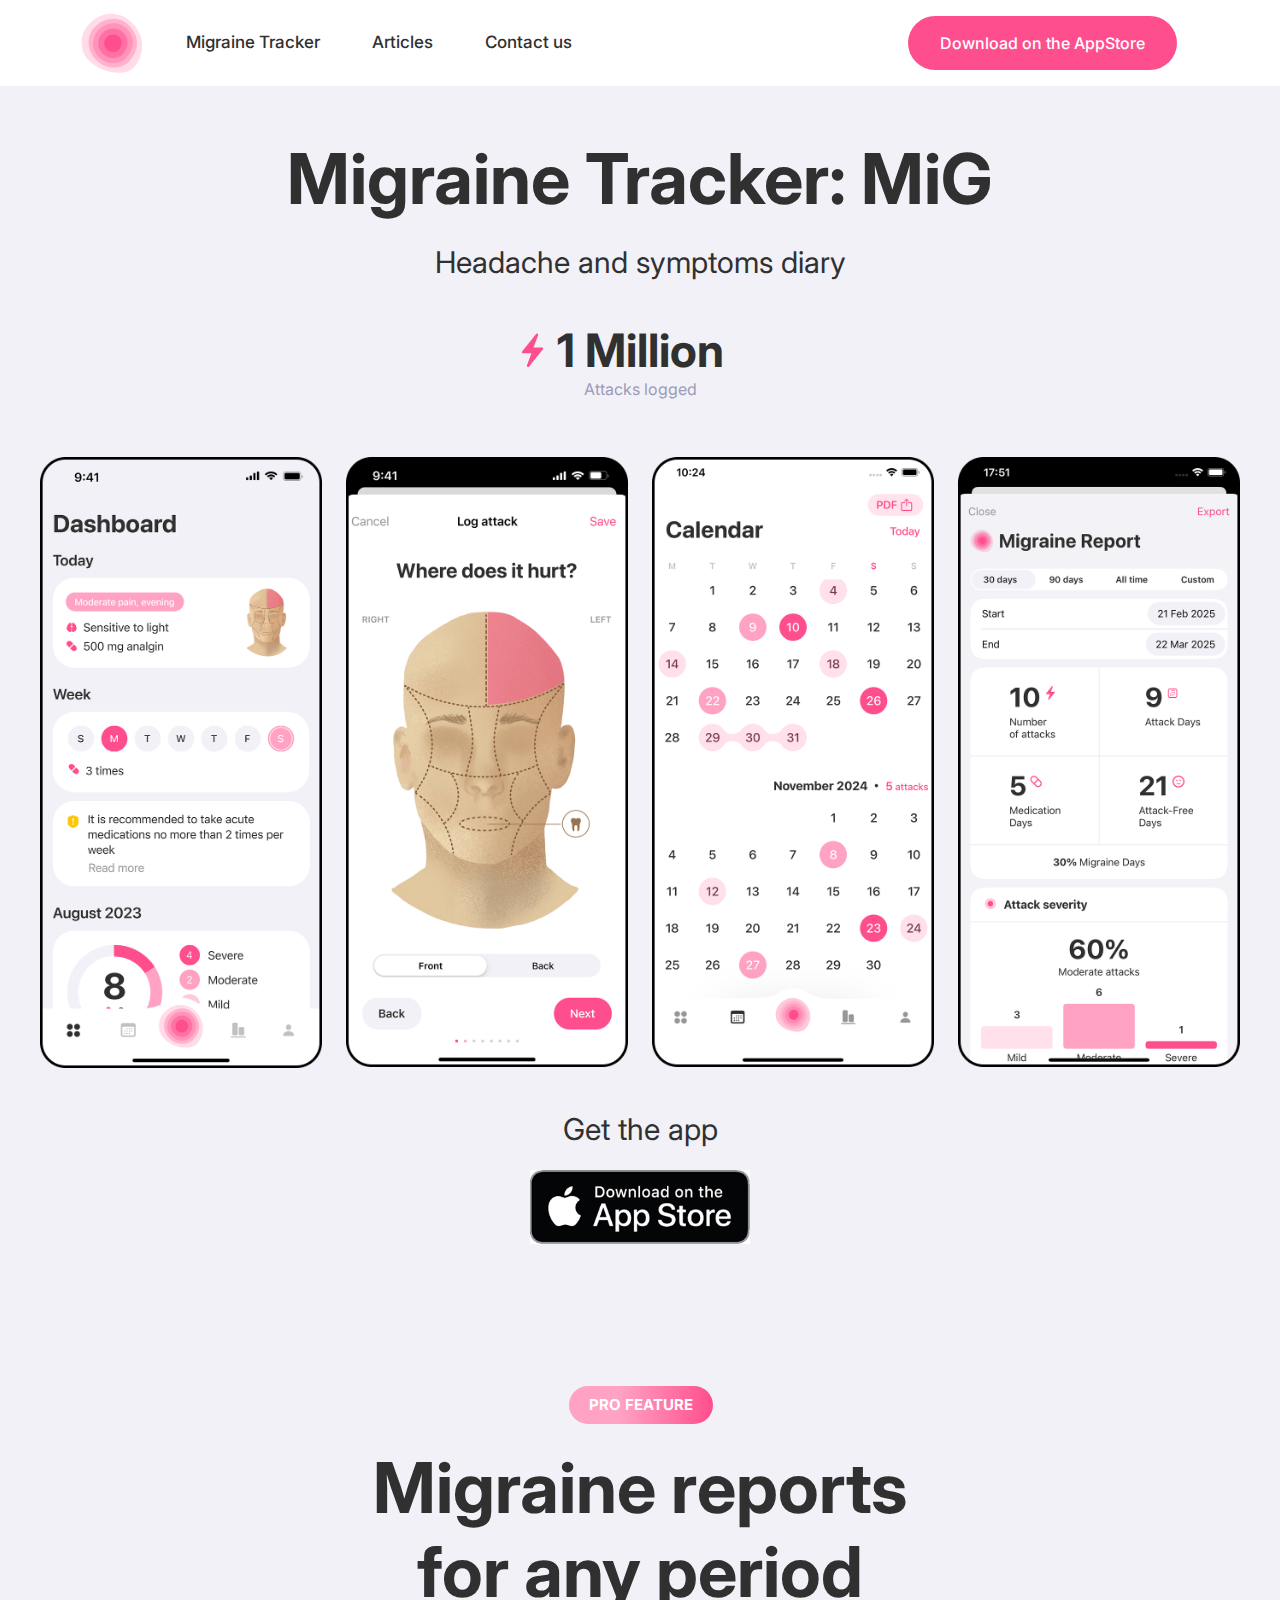
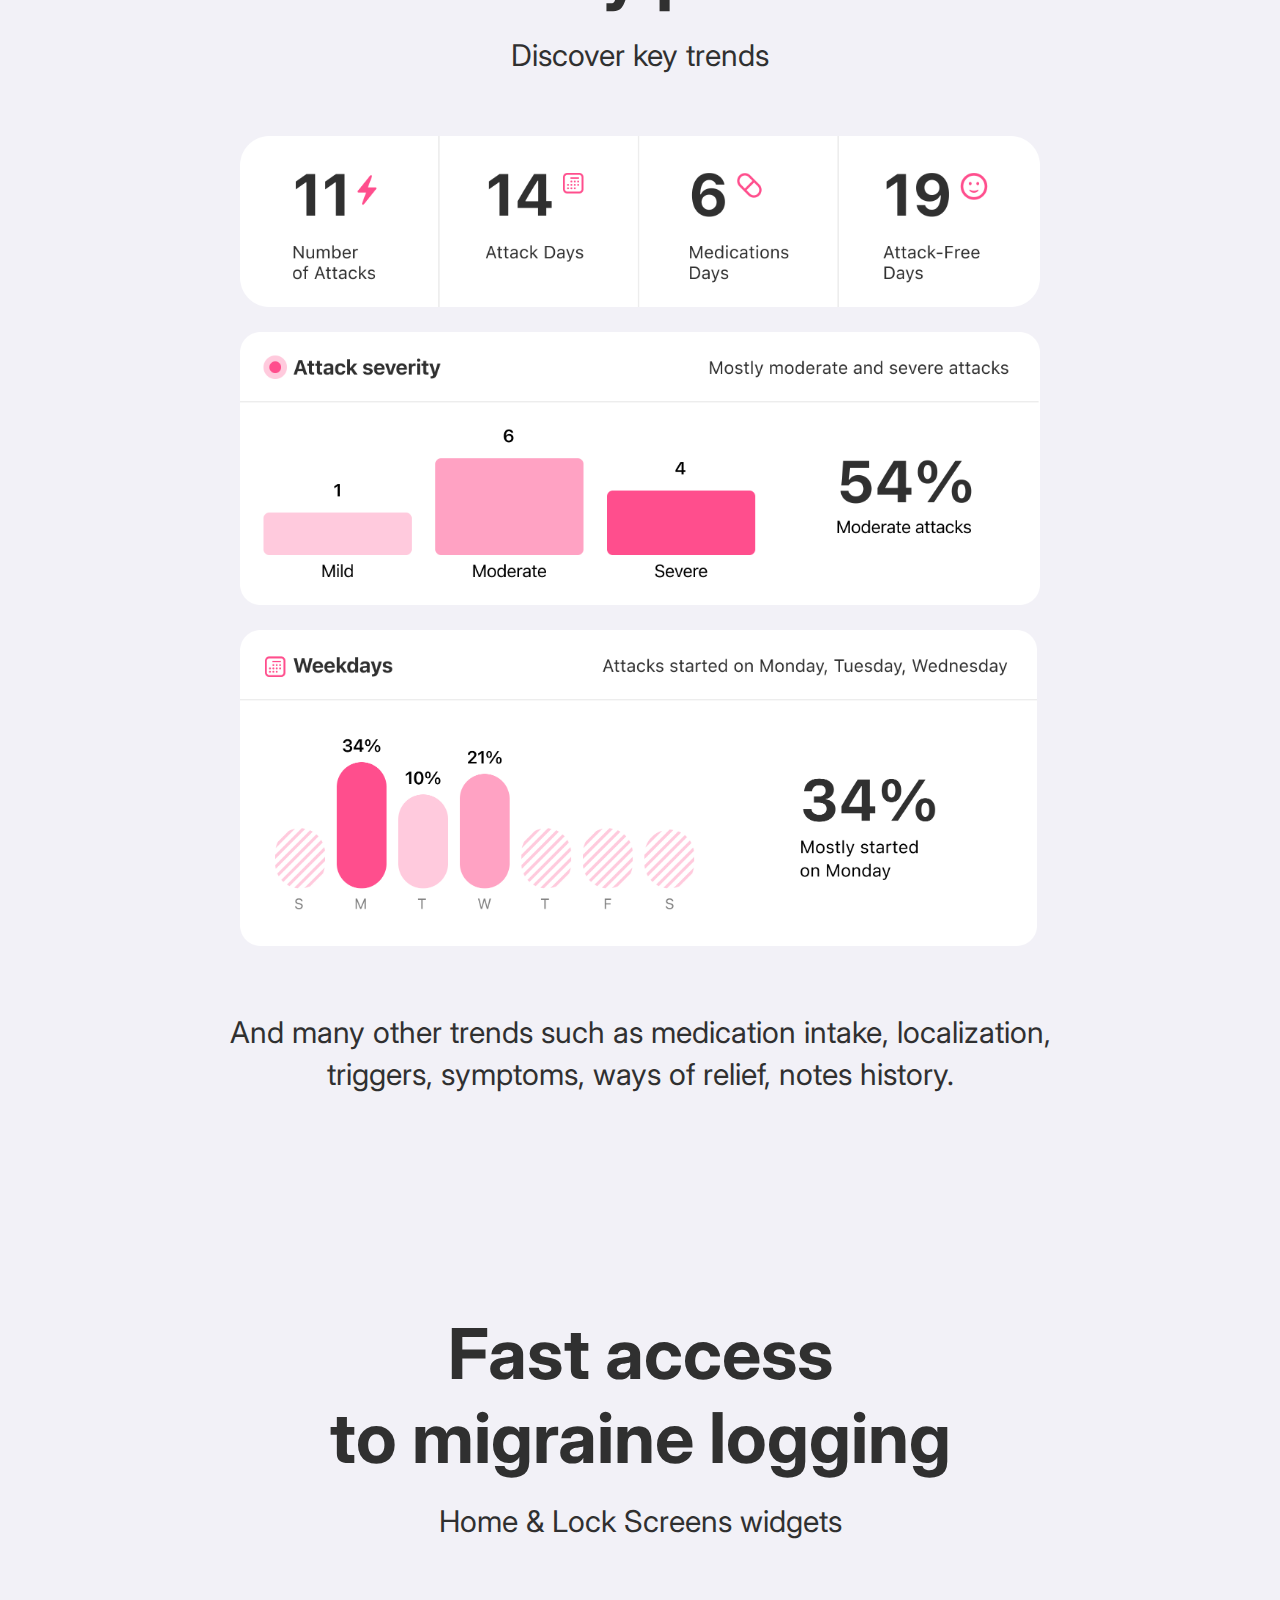
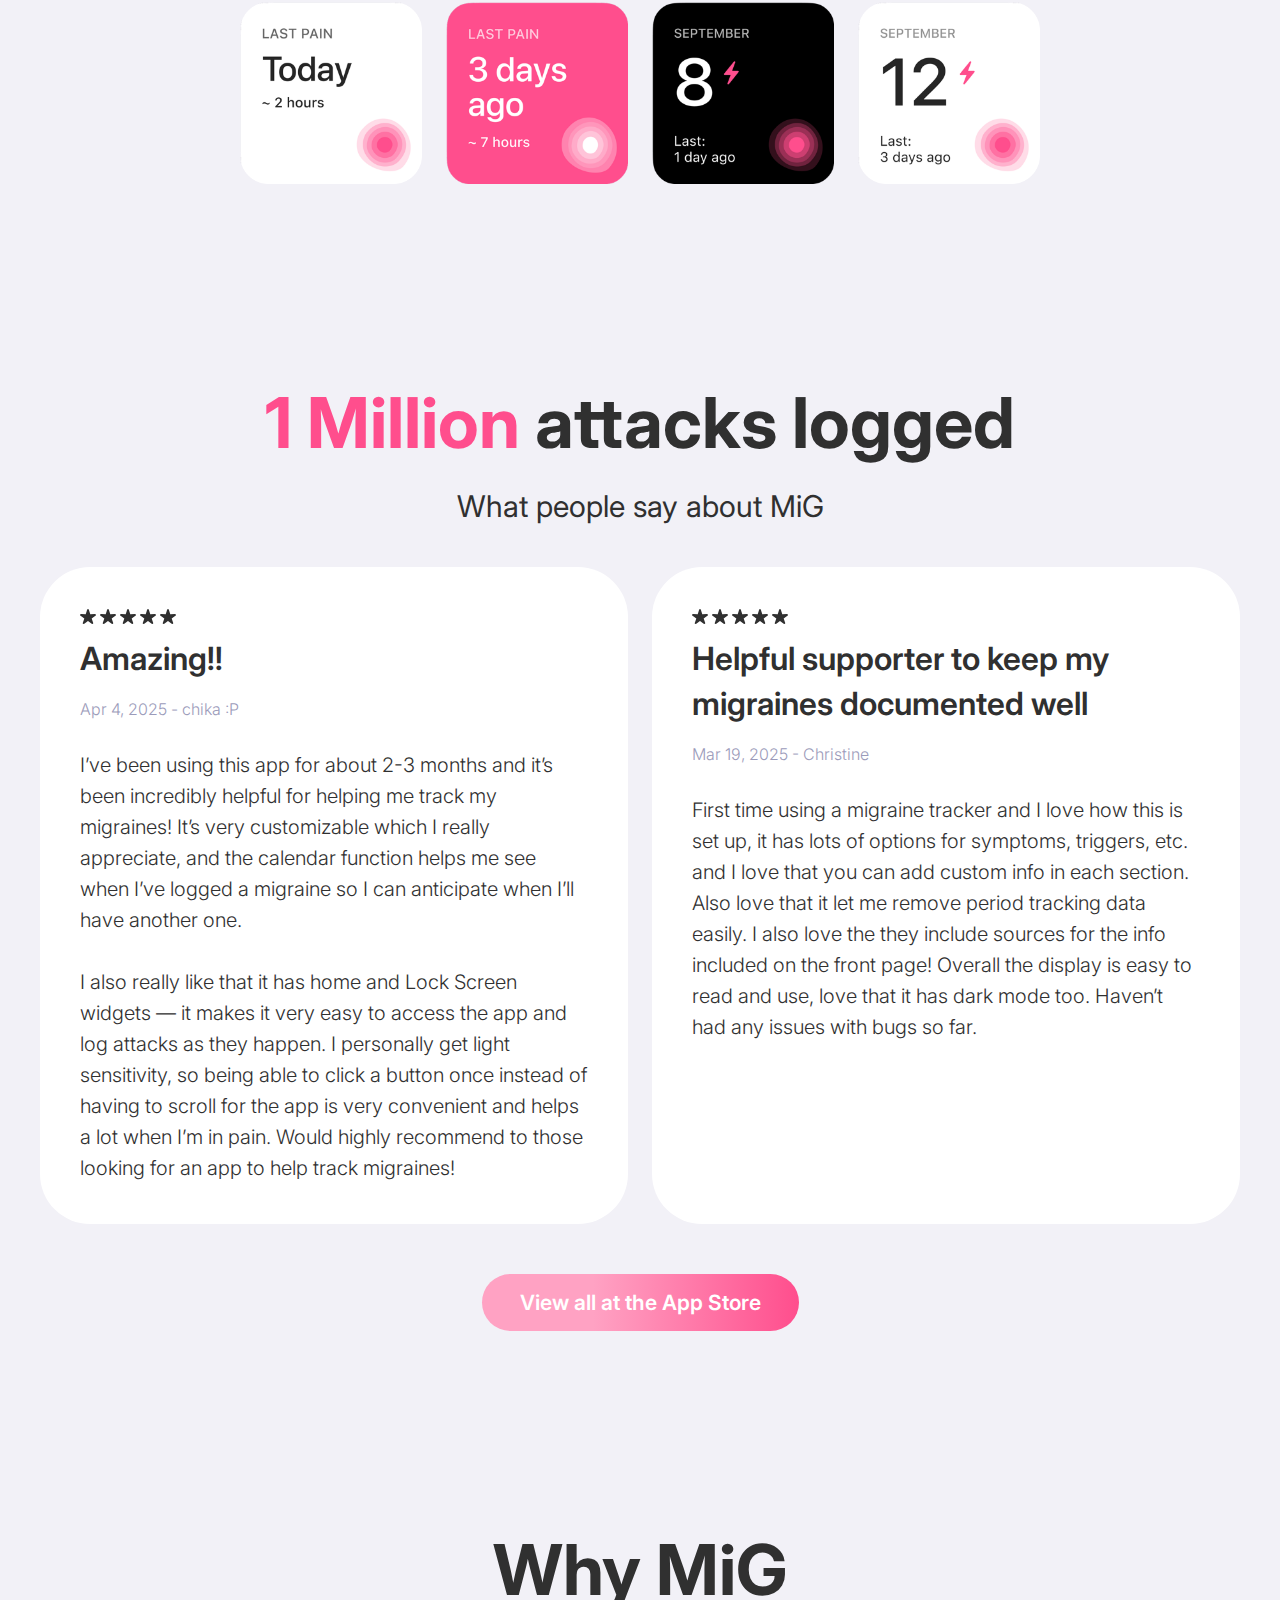
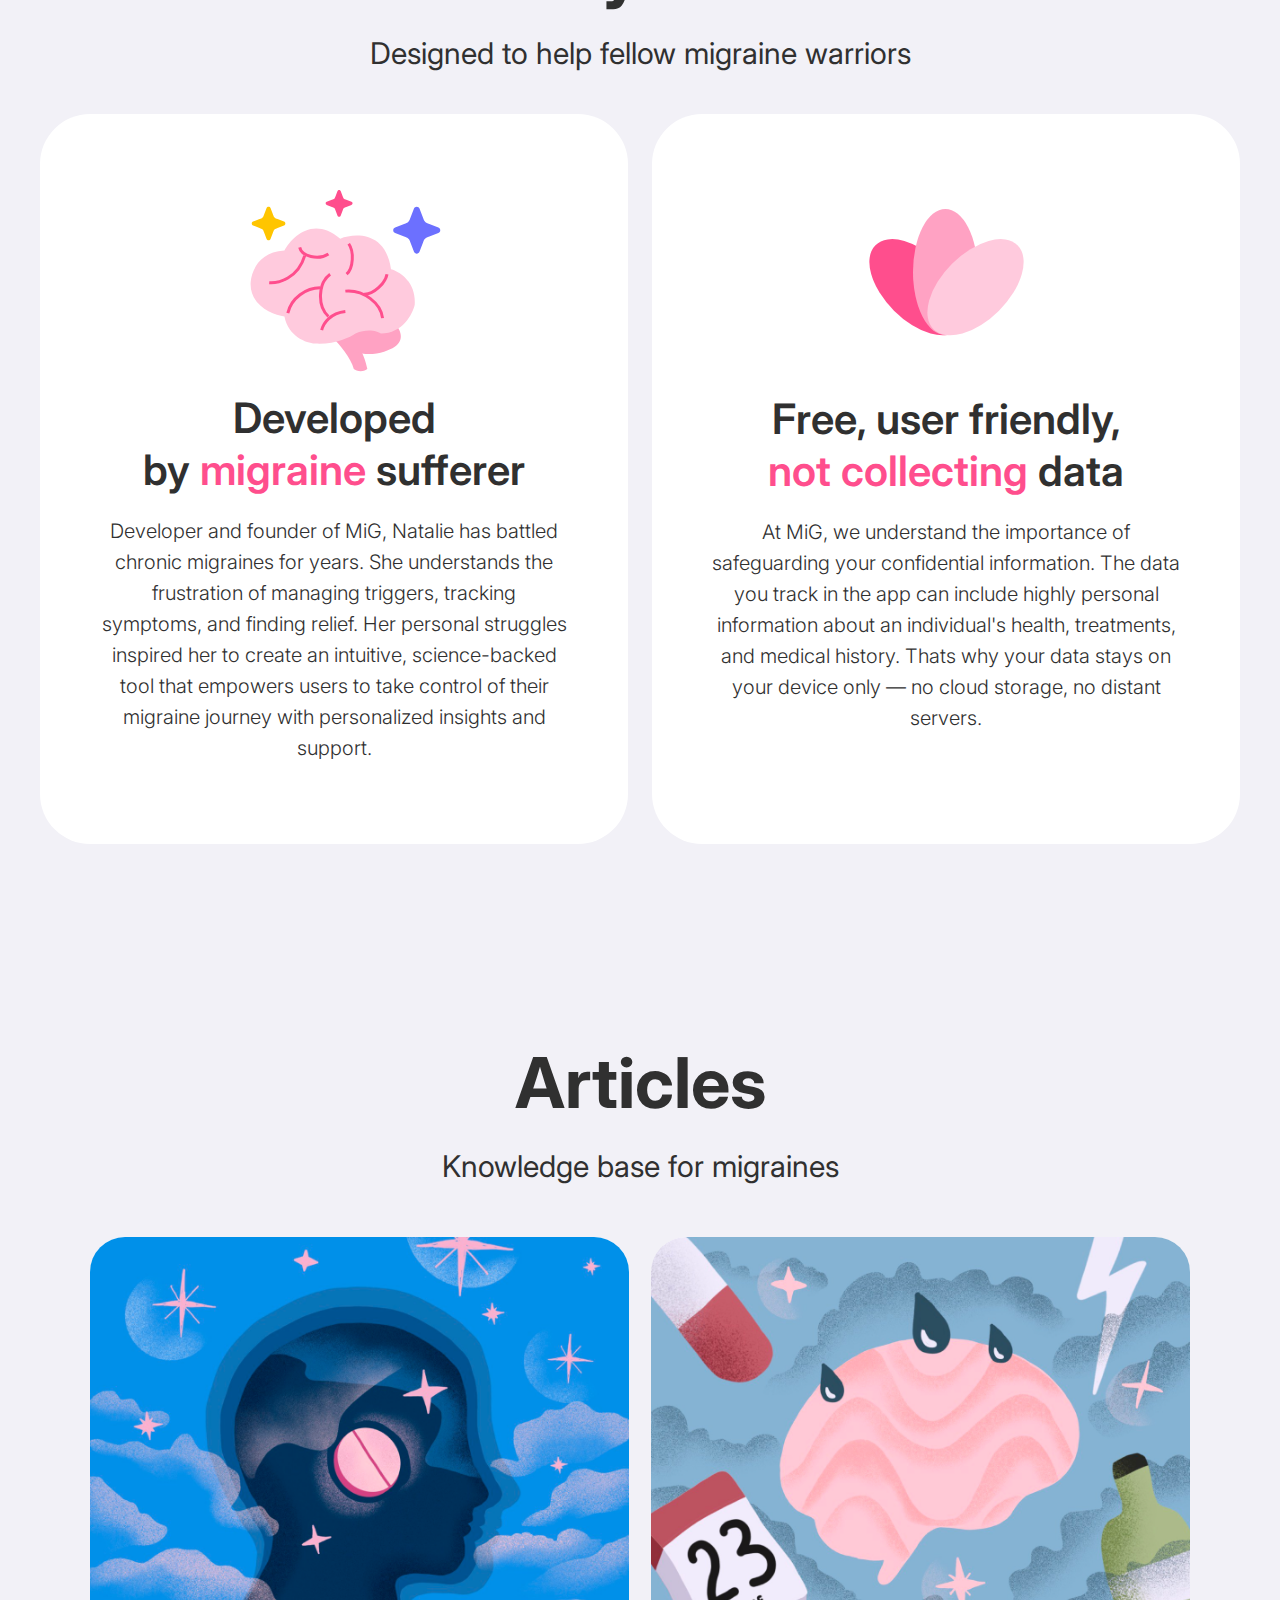
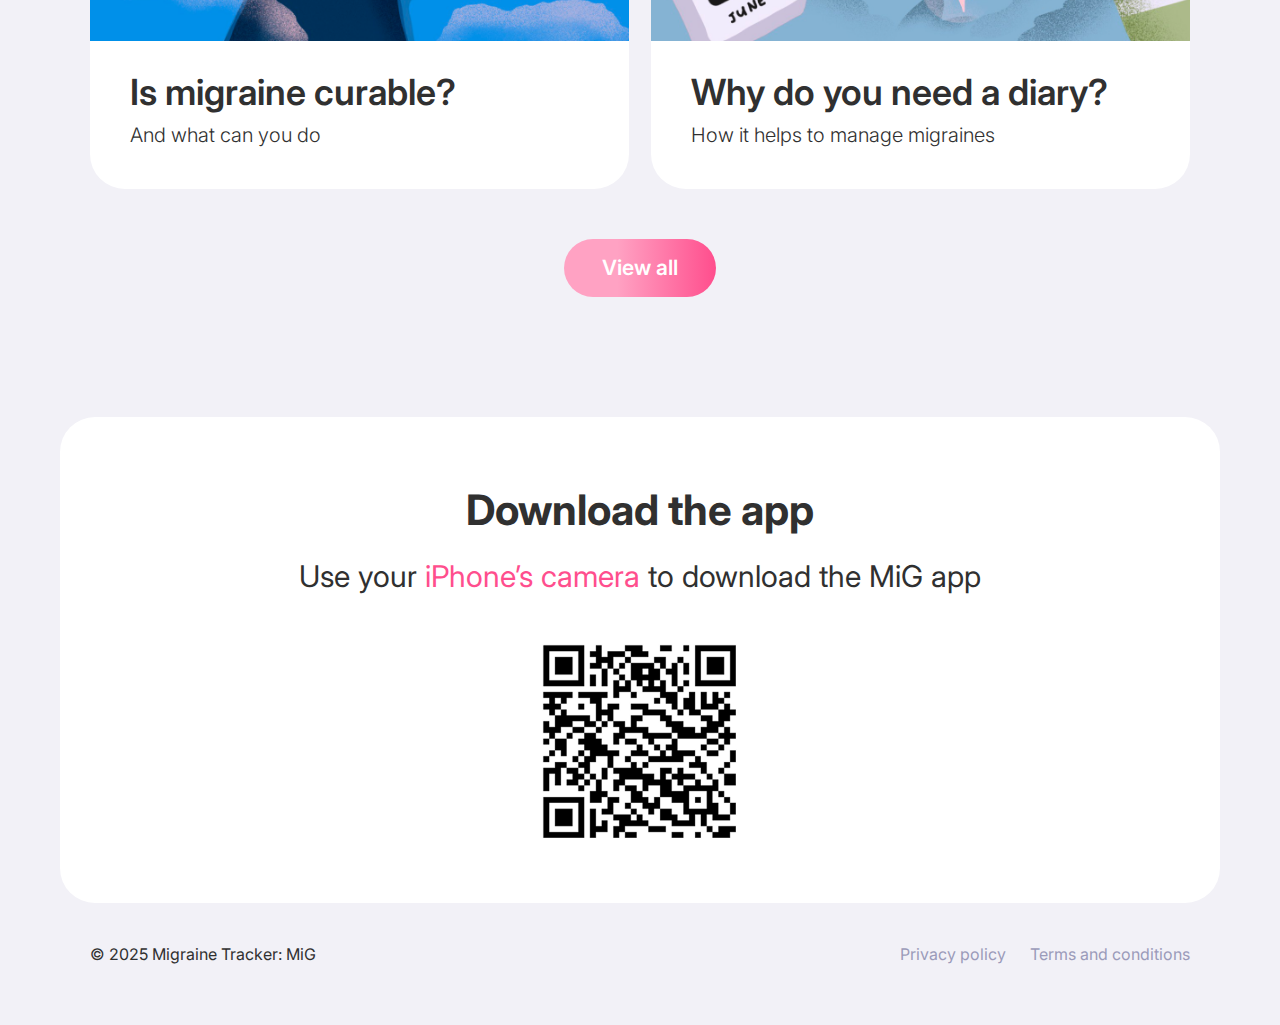
==== index.html @ 7fa96dd2 "init" ====
<!DOCTYPE html>
<html class="no-js" lang="">

<head>
  <meta charset="utf-8">
  <meta name="viewport" content="width=device-width, initial-scale=1">
  <title>Migraine Tracker | Headache And Symptoms Diary</title>
  <link rel="stylesheet" href="css/style.css">
  <meta name="description" content="Track migraines, identify triggers and reduce headaches with the best migraine tracker app. Log symptoms, medications, weather changes & more. Get personalized insights & relief tips. Download now.">
  <meta name="robots" content="max-image-preview:large">

  <meta property="og:title" content="">
  <meta property="og:type" content="">
  <meta property="og:url" content="">
  <meta property="og:image" content="">
  <meta property="og:image:alt" content="">

  <link rel="icon" href="favicon.png">
  <link rel="apple-touch-icon" href="favicon.png">

  <link rel="manifest" href="site.webmanifest">
  <meta name="theme-color" content="#fafafa">
  <link rel="preconnect" href="https://fonts.googleapis.com">
  <link rel="preconnect" href="https://fonts.gstatic.com" crossorigin>
  <link href="https://fonts.googleapis.com/css2?family=Epilogue:ital,wght@0,100..900;1,100..900&family=Inter:ital,opsz,wght@0,14..32,100..900;1,14..32,100..900&display=swap" rel="stylesheet">
</head>

<body>
  <!-- Floating Button -->
  <div class="floating-button">
    <a href="https://apps.apple.com/app/migraine-tracker-mig/id6446125528" class="download-btn">Download on the AppStore</a>
  </div>
  <!-- Menu -->
  <section id="menu">
    <div class="container">
      <div class="menu-grid">
        <a href="index.html" target="_blank" class="logo"><img src="img/logo.svg" width="62"/></a>
        <ul>
          <li><a href="index.html">Migraine Tracker</a> </li>
          <li><a href="articles.html" target="_blank">Articles</a> </li>
<!--          <li><a href="about.html" target="_blank">About</a> </li>-->
          <li class="no-mobile"><a href="mailto:dobraaaps.info@gmail.com">Contact us</a> </li>
        </ul>
        <div class="download-btn-wrap"><a href="https://apps.apple.com/app/migraine-tracker-mig/id6446125528" class="download-btn">Download on the AppStore</a></div>
      </div>
    </div>
  </section>

  <!-- Intro -->
  <section id="intro">
    <div class="container">
      <h1>Migraine Tracker: MiG</h1>
      <h4>Headache and symptoms diary</h4>
      <div class="attacks-logged">
        <div class="zoom-in-out-box">
          <img src="img/attack.svg"/>
        </div>
        <div class="attacks-logged_text">
          <h2>1 Million</h2>
          <p>Attacks logged</p>
        </div>
      </div>
      <div class="intro-images">
        <img src="img/intro1.png"/>
        <img src="img/intro2.png"/>
        <img src="img/intro3.png"/>
        <img src="img/intro4.png"/>
      </div>
      <div>
        <h4 style="margin-bottom: 20px;">Get the app</h4>
        <a href="https://apps.apple.com/app/migraine-tracker-mig/id6446125528" target="_blank"><img src="img/badge.png" width="220"/></a>
      </div>
    </div>
  </section>

  <!-- Reports -->
  <section id="reports">
    <div class="container">
      <h1>Migraine reports </br> for any period</h1>
      <h4>Discover key trends</h4>
      <div class="report_images">
<!--        <img src="img/report1.png" width="1100"/>-->
        <img src="img/summary.png" />
        <img src="img/severity.png" />
        <img src="img/weekdays.png" />
<!--        <img src="img/localization.png" width="800"/>-->
<!--        <img src="img/period.png" width="800"/>-->
      </div>
      <div style=" margin: auto">
        <h4 style="margin-bottom: 20px; ">
          And many other trends such as medication intake,
          localization,<br/>triggers, symptoms, ways of relief,
          notes history.</h4>
      </div>
    </div>
  </section>

  <!-- Widgets -->
  <section id="widgets">
    <div class="container">
      <h1>Fast access <br/> to migraine logging</h1>
      <h4>Home & Lock Screens widgets</h4>
      <div class="widgets_images">
        <img src="img/w1.png"/>
        <img src="img/w2.png"/>
        <img src="img/w3.png"/>
        <img src="img/w4.png"/>
      </div>
    </div>
  </section>

  <!-- Reviews -->
  <section id="reviews">
    <div class="container">
      <h1><span style="color: #FF4E8D">1 Million</span> attacks logged</h1>
      <h4>What people say about MiG</h4>
      <div class="review_grid">
        <div class="review_row">
          <div class="review_grid_cell">
            <img src="img/stars.svg" width="96"/>
            <div class="review_title">Amazing!!</div>
            <div class="review_subtitle">Apr 4, 2025 - chika :P</div>
            <div class="review_text">
              I’ve been using this app for about 2-3 months and it’s been incredibly
              helpful for helping me track my migraines! It’s very customizable which
              I really appreciate, and the calendar function helps me see when I’ve logged
              a migraine so I can anticipate when I’ll have another one. <br/><br/> I also really like
              that it has home and Lock Screen widgets — it makes it very easy to access the
              app and log attacks as they happen. I personally get light sensitivity,
              so being able to click a button once instead of having to scroll for the
              app is very convenient and helps a lot when I’m in pain. Would highly
              recommend to those looking for an app to help track migraines!
            </div>
          </div>
          <div class="review_grid_cell">
            <img src="img/stars.svg" width="96"/>
            <div class="review_title">Helpful supporter to keep my migraines documented well</div>
            <div class="review_subtitle">Mar 19, 2025 - Christine</div>
            <div class="review_text">
              First time using a migraine tracker and I love how this is set up,
              it has lots of options for symptoms, triggers, etc. and I love that you
              can add custom info in each section. Also love that it let me remove
              period tracking data easily. I also love the they include sources
              for the info included on the front page! Overall the display is
              easy to read and use, love that it has dark mode too.
              Haven’t had any issues with bugs so far.
            </div>
          </div>
        </div>
        <div>
          <a href="https://apps.apple.com/app/migraine-tracker-mig/id644612552" class="button" target="_blank">View all at the App Store</a>
        </div>
      </div>
      </div>
    </div>
  </section>

  <!-- Why MiG -->
  <section id="why">
    <div class="container">
      <h1>Why MiG</h1>
      <h4>Designed to help fellow migraine warriors</h4>
      <div class="why-mig">
        <div class="why-mig-feature">
          <img src="img/brain.svg" width="214"/>
          <span class="why-mig-feature-title">
            Developed</br> by <span class="text-pink-accent">migraine</span> sufferer
          </span>
          <p>
            Developer and founder of MiG,
            Natalie has battled chronic migraines for years. She understands the frustration of managing triggers, tracking symptoms, and finding relief. Her personal struggles inspired her to create an intuitive, science-backed tool that empowers users to take control of their migraine journey with personalized insights and support.
          </p>
        </div>
        <div class="why-mig-feature">
          <img src="img/relieve.svg" width="214"/>
          <span class="why-mig-feature-title">
            Free, user friendly,</br>  <span class="text-pink-accent">not collecting</span> data
          </span>
          <p>
            At MiG, we understand the importance of safeguarding your confidential information.
            The data you track in the app can include highly personal information about an
            individual's health, treatments, and medical history.
            Thats why your data stays on your device only — no cloud storage, no distant servers.
          </p>
        </div>
      </div>
    </div>
  </section>

  <!-- Top features -->
<!--  <section id="features">-->
<!--    <div class="container">-->
<!--      <h1>Top features</h1>-->
<!--      <h4>Most demanded functionality according to user's feedback</h4>-->
<!--      <img src="img/widgets.png" width="800" style="margin-top:60px"/>-->
<!--    </div>-->
<!--  </section>-->

  <!-- Articles -->
  <section id="articles">
    <div class="container">
      <h1>Articles</h1>
      <h4>Knowledge base for migraines</h4>
      <div class="articles">
        <a href="is-migraine-curable.html">
          <div class="article">
            <img src="img/article_migraine_curable.png"/>
            <div class="article_text">
              <h4>Is migraine curable?</h4>
              <p>And what can you do</p>
            </div>
          </div>
        </a>
        <a href="why-do-you-need-a-diary.html">
          <div class="article">
            <img src="img/article_migraine_diary.png" />
            <div class="article_text">
              <h4>Why do you need a diary?</h4>
              <p>How it helps to manage migraines</p>
            </div>
          </div>
        </a>
      </div>
      <div>
        <a href="articles.html" class="button" target="_blank">View all</a>
      </div>
    </div>
  </section>

  <!-- Footer -->
  <section id="footer">
    <div class="container">
      <div class="footer">
        <div class="footer_title">
          <h2 style="margin-bottom: 0">Download the app</h2>
          <h4 style="margin:15px 0 20px">Use your <span style="color:#FF4E8D">iPhone’s camera</span> to download the MiG app</h4>
        </div>
        <div class="footer_qr">
          <img src="img/qr.png" width="250"/>
        </div>
      </div>
      <div class="copyright">
        <div>© 2025 Migraine Tracker: MiG</div>
        <ul class="footer_links">
          <li><a href="policy.html">Privacy policy</a> </li>
          <li><a href="terms.html">Terms and conditions</a> </li>
        </ul>
      </div>
    </div>
  </section>

  <!-- JS -->
  <script src="js/app.js"></script>

</body>

</html>
---- css/style.css ----
/*! HTML5 Boilerplate v9.0.1 | MIT License | https://html5boilerplate.com/ */

/* main.css 3.0.0 | MIT License | https://github.com/h5bp/main.css#readme */
/*
 * What follows is the result of much research on cross-browser styling.
 * Credit left inline and big thanks to Nicolas Gallagher, Jonathan Neal,
 * Kroc Camen, and the H5BP dev community and team.
 */

/* ==========================================================================
   Base styles: opinionated defaults
   ========================================================================== */

html {
  color: #222;
  font-size: 1em;
  line-height: 1.4;
}

/*
 * Remove text-shadow in selection highlight:
 * https://twitter.com/miketaylr/status/12228805301
 *
 * Customize the background color to match your design.
 */

::-moz-selection {
  background: #b3d4fc;
  text-shadow: none;
}

::selection {
  background: #b3d4fc;
  text-shadow: none;
}

/*
 * A better looking default horizontal rule
 */

hr {
  display: block;
  height: 1px;
  border: 0;
  border-top: 1px solid #ccc;
  margin: 1em 0;
  padding: 0;
}

/*
 * Remove the gap between audio, canvas, iframes,
 * images, videos and the bottom of their containers:
 * https://github.com/h5bp/html5-boilerplate/issues/440
 */

audio,
canvas,
iframe,
svg,
video {
  vertical-align: middle;
}

/*
 * Remove default fieldset styles.
 */

fieldset {
  border: 0;
  margin: 0;
  padding: 0;
}

/*
 * Allow only vertical resizing of textareas.
 */

textarea {
  resize: vertical;
}

/* ==========================================================================
   Author's custom styles
   ========================================================================== */

/* ==========================================================================
   Helper classes
   ========================================================================== */

/*
 * Hide visually and from screen readers
 */

.hidden,
[hidden] {
  display: none !important;
}

/*
 * Hide only visually, but have it available for screen readers:
 * https://snook.ca/archives/html_and_css/hiding-content-for-accessibility
 *
 * 1. For long content, line feeds are not interpreted as spaces and small width
 *    causes content to wrap 1 word per line:
 *    https://medium.com/@jessebeach/beware-smushed-off-screen-accessible-text-5952a4c2cbfe
 */

.visually-hidden {
  border: 0;
  clip: rect(0, 0, 0, 0);
  height: 1px;
  margin: -1px;
  overflow: hidden;
  padding: 0;
  position: absolute;
  white-space: nowrap;
  width: 1px;
  /* 1 */
}

/*
 * Extends the .visually-hidden class to allow the element
 * to be focusable when navigated to via the keyboard:
 * https://www.drupal.org/node/897638
 */

.visually-hidden.focusable:active,
.visually-hidden.focusable:focus {
  clip: auto;
  height: auto;
  margin: 0;
  overflow: visible;
  position: static;
  white-space: inherit;
  width: auto;
}

/*
 * Hide visually and from screen readers, but maintain layout
 */

.invisible {
  visibility: hidden;
}

/*
 * Clearfix: contain floats
 *
 * The use of `table` rather than `block` is only necessary if using
 * `::before` to contain the top-margins of child elements.
 */

.clearfix::before,
.clearfix::after {
  content: "";
  display: table;
}

.clearfix::after {
  clear: both;
}

/* ==========================================================================
   EXAMPLE Media Queries for Responsive Design.
   These examples override the primary ('mobile first') styles.
   Modify as content requires.
   ========================================================================== */

@media only screen and (min-width: 35em) {
  /* Style adjustments for viewports that meet the condition */
}

@media print,
  (-webkit-min-device-pixel-ratio: 1.25),
  (min-resolution: 1.25dppx),
  (min-resolution: 120dpi) {
  /* Style adjustments for high resolution devices */
}

/* ==========================================================================
   Print styles.
   Inlined to avoid the additional HTTP request:
   https://www.phpied.com/delay-loading-your-print-css/
   ========================================================================== */

@media print {
  *,
  *::before,
  *::after {
    background: #fff !important;
    color: #000 !important;
    /* Black prints faster */
    box-shadow: none !important;
    text-shadow: none !important;
  }

  a,
  a:visited {
    text-decoration: underline;
  }

  a[href]::after {
    content: " (" attr(href) ")";
  }

  abbr[title]::after {
    content: " (" attr(title) ")";
  }

  /*
   * Don't show links that are fragment identifiers,
   * or use the `javascript:` pseudo protocol
   */
  a[href^="#"]::after,
  a[href^="javascript:"]::after {
    content: "";
  }

  pre {
    white-space: pre-wrap !important;
  }

  pre,
  blockquote {
    border: 1px solid #999;
    page-break-inside: avoid;
  }

  tr,
  img {
    page-break-inside: avoid;
  }

  p,
  h2,
  h3 {
    orphans: 3;
    widows: 3;
  }

  h2,
  h3 {
    page-break-after: avoid;
  }
}

/*My Styles*/
body {
  background: #F2F1F7;
  padding: 0;
  margin: 0;
  font-family: "Inter",sans-serif;
  color: #303030;
}
h1 {
  font-size: 70px;
}
h2 {
  font-size: 42px;
}
h4 {
  font-size: 30px;
  font-weight: 400;
}
section {
  padding: 60px 0;
  text-align: center;
}
section h1 {
  padding-top: 30px;
  margin-bottom: -20px;
  line-height: 1.2;
}

section h4 {
  margin-bottom: 0px;
}
.container {
  max-width: 1200px;
  margin: auto;
}

.button{
  display: inline-block;
  color: #fff;
  background: rgb(255,162,195);
  background: linear-gradient(90deg, rgba(255,162,195,1) 0%, rgba(255,162,195,1) 35%, rgba(255,78,141,1) 100%);
  border-radius: 35px;
  padding: 14px 38px;
  text-decoration: none;
  font-size: 21px;
  font-weight: 600;
  margin-top:50px;
}
/*Menu*/
#menu {
  background: white;
  padding: 12px;
  position: fixed;
  z-index: 1;
  top:0;
  width: 100%;
}
.menu-grid {
  display: grid;
  grid-template-columns: 10% 45% 55%;
}

.logo{
  display: inline-block;
  width: 62px;
  height: 62px;
  margin: auto;
}

.menu-grid ul{
  margin: auto;
  padding-left: 0;
  margin-left: -10px;
}

.menu-grid ul li {
  display: inline-block;
  margin: 0 24px;
}

.menu-grid li a {
  text-decoration: none;
  color: #303030;
  font-weight: 500;
  font-size: 17px;
  transition: 0.2s ease;
}
.menu-grid a:hover {
  color: #FF4E8D;
}
.download-btn-wrap {
  margin:auto;
}
.download-btn {
  display: inline-block;
  float: right;
  text-align: center;
  background: #ff4e8d;
  /*background: linear-gradient(90deg, rgba(255,162,195,1) 0%, rgba(254,147,185,1) 0%, rgba(255,78,141,1) 100%);*/
  color: #fff;
  text-decoration: none;
  border-radius: 30px;
  padding: 16px 32px;
  font-weight: 500;
}
.download-btn:hover {
  color: white !important;
}

/*Intro*/
#intro {
  text-align:center;
  padding-top: 60px;
}

.intro-images {
  display: grid;
  grid-template-columns: auto auto auto auto;
  grid-column-gap: 2%;
}
.intro-images img {
  width: 100%;
}
.attacks-logged {
  position: relative;
  margin: 20px auto 0;
}
.attacks-logged_text {
  position: relative;
  display: inline-block;
  padding: 0 12px;
  margin: 15px 0 40px;
}
.attacks-logged_text::before {
   /*content: "";*/
   display: inline-block;
   width:45px;
   height:80px;
   background-size: 100%;
   background-repeat: no-repeat;
   background-image: url("../img/migraine_attribute_image.svg");
   position: absolute;
   left: -75px;
   top:0px;
 }
.attacks-logged_text::after {
  /*content: "";*/
  display: inline-block;
  width:45px;
  height:80px;
  background-size: 100%;
  background-repeat: no-repeat;
  background-image: url("../img/migraine_attribute_image.svg");
  position: absolute;
  right: -40px;
  top:0px;
  transform: rotateY(180deg);
}

.attacks-logged_text h2 {
  font-size: 46px;
  margin-bottom: -20px;
  margin-top:0;
}
.attacks-logged_text p {
  color: #9B9BBA;
}

.zoom-in-out-box {
  position: absolute;
  top:30px;
  display: inline-block;
  margin: auto 0 auto -24px;
  width: 24px;
  height: 24px;
  animation: zoom-in-zoom-out 1s ease infinite;
}

@keyframes zoom-in-zoom-out {
  0% {
    scale: 100%
  }
  50% {
    scale: 120%;
  }
  100% {
    scale: 100%;
  }
}

/*Reports*/
#reports h1{
  position: relative;
}
#reports h1::before {
  position: absolute;
  top: -30px;
  left: 50%;
  margin-left: -71px;
  content: "PRO FEATURE";
  font-size: 15px;
  color: white;
  padding: 10px 20px;
  border-radius: 20px;
  background: rgb(255,162,195);
  background: linear-gradient(90deg, rgba(255,162,195,1) 0%, rgba(255,162,195,1) 35%, rgba(255,78,141,1) 100%);
}

.report_images {
  margin-top:60px;
}
.report_images img {
  margin-bottom: 20px;
  width: 100%;
  max-width: 800px;
}

/*Widgets*/
.widgets_images{
  margin: 60px auto 0;
  display: grid;
  grid-template-columns: auto auto auto auto;
  grid-column-gap: 3%;
  max-width: 800px;
}
.widgets_images img {
  width: 100%;
}

/*Articles*/
.articles {
  display: grid;
  grid-template-columns: 49% 49%;
  grid-column-gap: 2%;
  width:100%;
  max-width: 1100px;
  margin: 50px auto 0;
}
.articles a {
  text-decoration: none;
}
.article {
  background: white;
  border-radius: 35px;
  overflow: hidden;
  text-align: left;
}
.article img {
  width: 100%;
}
.article_text {
  padding: 20px 40px;
}
.article_text h4 {
  color: #303030;
  font-weight: 600;
  font-size: 36px;
  margin-top:0;
}
.article_text p {
  color: #303030;
  font-size: 20px;
  margin-top: 4px;
  font-weight: 300;
}

/* Article body*/
.article-body{
  margin: 40px auto;
  border-radius: 50px;
  max-width:1100px;
}
.article-body img {
  border-radius: 50px;
  width: 100%;

}

.article-content{
  padding: 60px;
  font-size: 20px;
  line-height: 32px;
  text-align: left;
  background: white;
  border-radius: 50px;
  margin-top: 8px;
}

.article-content h3 {
  font-size: 32px;
  font-weight: 600;
  margin-bottom: 20px;
}

.article-content span{
  display: inline-block;
  margin-bottom: 30px;
}

.article-intro{
  display: grid;
  grid-template-columns: 50% 50%;
  /*grid-column-gap: 20px;*/
  margin-bottom: 20px;
}

.article-intro span {
  display: inline-block;
  max-height: 413px;
  background: white;
  font-size: 27px;
  border-radius: 50px;
  padding: 60px;
  text-align: left;
}
.article-intro h3 {
  margin-top:0px;
}

.article-refs{
  color: #898989;
  font-size: 14px;
  line-height: 24px;
  text-align: left;
  margin-top: 20px;
  display: none;
  /*background: white;*/
  /*padding: 10px 50px 0;*/
  /*border-radius: 50px;*/
}
.article-refs span{
  margin-bottom:0;
}
.article-refs ol {
  margin-top: 0;
  padding-left:20px;
}
.ref-title {
  font-weight: 600;
}

/*Why MiG*/
.why-mig{
  display: grid;
  grid-template-columns: 49% 49%;
  grid-column-gap: 2%;
  margin-top:40px;
}
.why-mig-feature{
  text-align: center;
  background: white;
  padding: 60px;
  border-radius: 50px;
}
.why-mig-feature img{
  margin: auto;
  width: 214px;
}
.why-mig-feature-title{
  display: block;
  font-size: 42px;
  line-height: 52px;
  font-weight: 600;
}
.why-mig-feature p{
  font-size: 20px;
  line-height: 31px;
  font-weight: 300;
}
.text-pink-accent{
  color: #FF4E8D;
}

/* Reviews*/
.review_grid{
  margin-top:40px;
}
.review_row{
  display: grid;
  grid-template-columns: 49% 49%;
  grid-column-gap: 2%;
}
.review_grid_cell{
  background: white;
  border-radius: 50px;
  padding: 40px;
  text-align: left;
}
.review_title{
  font-size: 32px;
  font-weight: 600;
  padding: 8px 0 16px;
}
.review_subtitle{
  font-size: 16px;
  line-height: 22px;
  font-weight: 300;
  color: #9B9BBA;
}
.review_text{
  margin-top: 30px;
  font-size: 20px;
  line-height: 31px;
  font-weight: 300;
}

/*Footer*/
.footer {
  max-width: 1100px;
  margin: auto;
  background: white;
  padding: 30px 30px;
  border-radius: 35px;
}
.copyright {
  text-align: left;
  padding:40px 0 0;
  display: grid;
  grid-template-columns: auto auto;
  max-width: 1100px;
  margin: auto;
}

.footer_links{
  text-align: right;
  list-style-type: none;
  margin:0;
}
.footer_links li{
  display: inline-block;
  padding-left: 20px;
}
.footer_links li a{
  text-decoration: none;
  color:#9B9BBA;
  font-size: 16px;
}
.footer_links li a:hover {
  color: #FF4E8D;
  transition: 0.2s ease;
}
.floating-button {
  display: none;
}

/* Privacy */
.text-page{
  padding: 0 40px;
}



/**************** MOBILE ******************/
@media (min-width: 769px) and (max-width: 1024px) {
  .container {
    padding: 0 20px;
  }
}
@media(max-width:768px) {
  section{
    padding: 20px 0;
  }
  h1 {
    font-size: 42px;
    padding: 0 20px;
  }
  h4{
    font-size: 28px;
    padding: 0 20px;
  }
  h2{
    line-height: 50px;
  }
  .no-mobile{
    display: none !important;
  }

  /*Mobile Menu*/
  #menu .download-btn {
    display: none;
  }
  .menu-grid{
    grid-template-columns: 20% 80%;
  }
  .floating-button {
    position: fixed;
    z-index: 1;
    bottom: 42px;
    margin: 0 20px;
    width: calc(100% - 40px);
    display: block;
  }
  .download-btn {
    width: 100%;
    float: none;
    font-size: 22px;
    line-height: 74px;
    padding:0;
    border-radius: 35px;
    background: rgb(255,162,195);
    background: linear-gradient(90deg, rgb(251, 149, 185) 0%, rgb(250, 118, 160) 35%, rgba(255,78,141,1) 100%);
  }

  /*Mobile Intro*/
  .intro-images{
    padding: 0 20px;
    grid-template-columns: 50% 50%;
    grid-column-gap: 10px;
    grid-row-gap: 10px;
  }
  .attacks-logged_text h2{
    font-size: 36px;
  }
  #intro h1{
    margin-top: 60px;
  }


  /* Mobile Articles*/
  .articles {
    grid-template-columns: 100%;
    grid-row-gap: 20px;
    margin: 30px auto;
  }
  #articles .button{
    margin-top:0px;
  }
  .article{
    width: calc(100% - 40px);
    margin: auto;
  }
  .article-intro{
    display: block;
  }
  .article-content{
    margin-top: 0;
  }
  .article_text{
    padding: 20px;
  }
  .article_text h4{
    padding-left: 0;
    line-height: 42px;
  }
  .article_text p{
    margin-top: 8px;
  }
  .articles-page h1{
      margin-top: 80px;
  }
  #article h3{
    line-height: 42px;
  }
  #article h1{
    margin-top: 80px;
  }
  #article .article-content{
    padding: 42px;
  }
  .article-intro span{
    padding: 42px;
    font-size: 20px;
    line-height: 32px;
  }

  .footer_links{
    text-align: center;
    padding: 20px 0;
  }
  #footer {
    padding-bottom: 0;
  }
  .footer{
    margin: 0 20px;
    display: none;
  }
  .copyright{
    margin-bottom: 100px;
    display: block;
    padding: 30px;
    text-align: center;
  }

  /*Mobile Why MiG*/
  .why-mig{
    grid-template-rows: auto auto;
    grid-template-columns: none;
    grid-row-gap: 20px;
    padding: 0 20px;
    width: calc(100% - 40px);
  }
  .why-mig-feature{
    padding: 40px;
  }
  .why-mig-feature img{
    width: 160px;
  }

  /* Mobile Reports*/
  .report_images {
    padding: 0 20px;
  }

  /* Mobile Reviews*/
  .review_row{
    grid-template-columns: 100%;
    grid-row-gap: 20px;
  }
  #reviews .button{
    margin-top: 30px;
  }

  /*Mobile Widgets*/
  .widgets_images{
    margin: 40px 20px;
    grid-template-columns: 50% 50%;
    grid-row-gap: 6%;
  }
  .widgets_images img{
    width: 94%;
  }

  /* Privacy */
  .text-page{
    padding: 0 20px 80px;
  }

  /* end of mobile*/
}
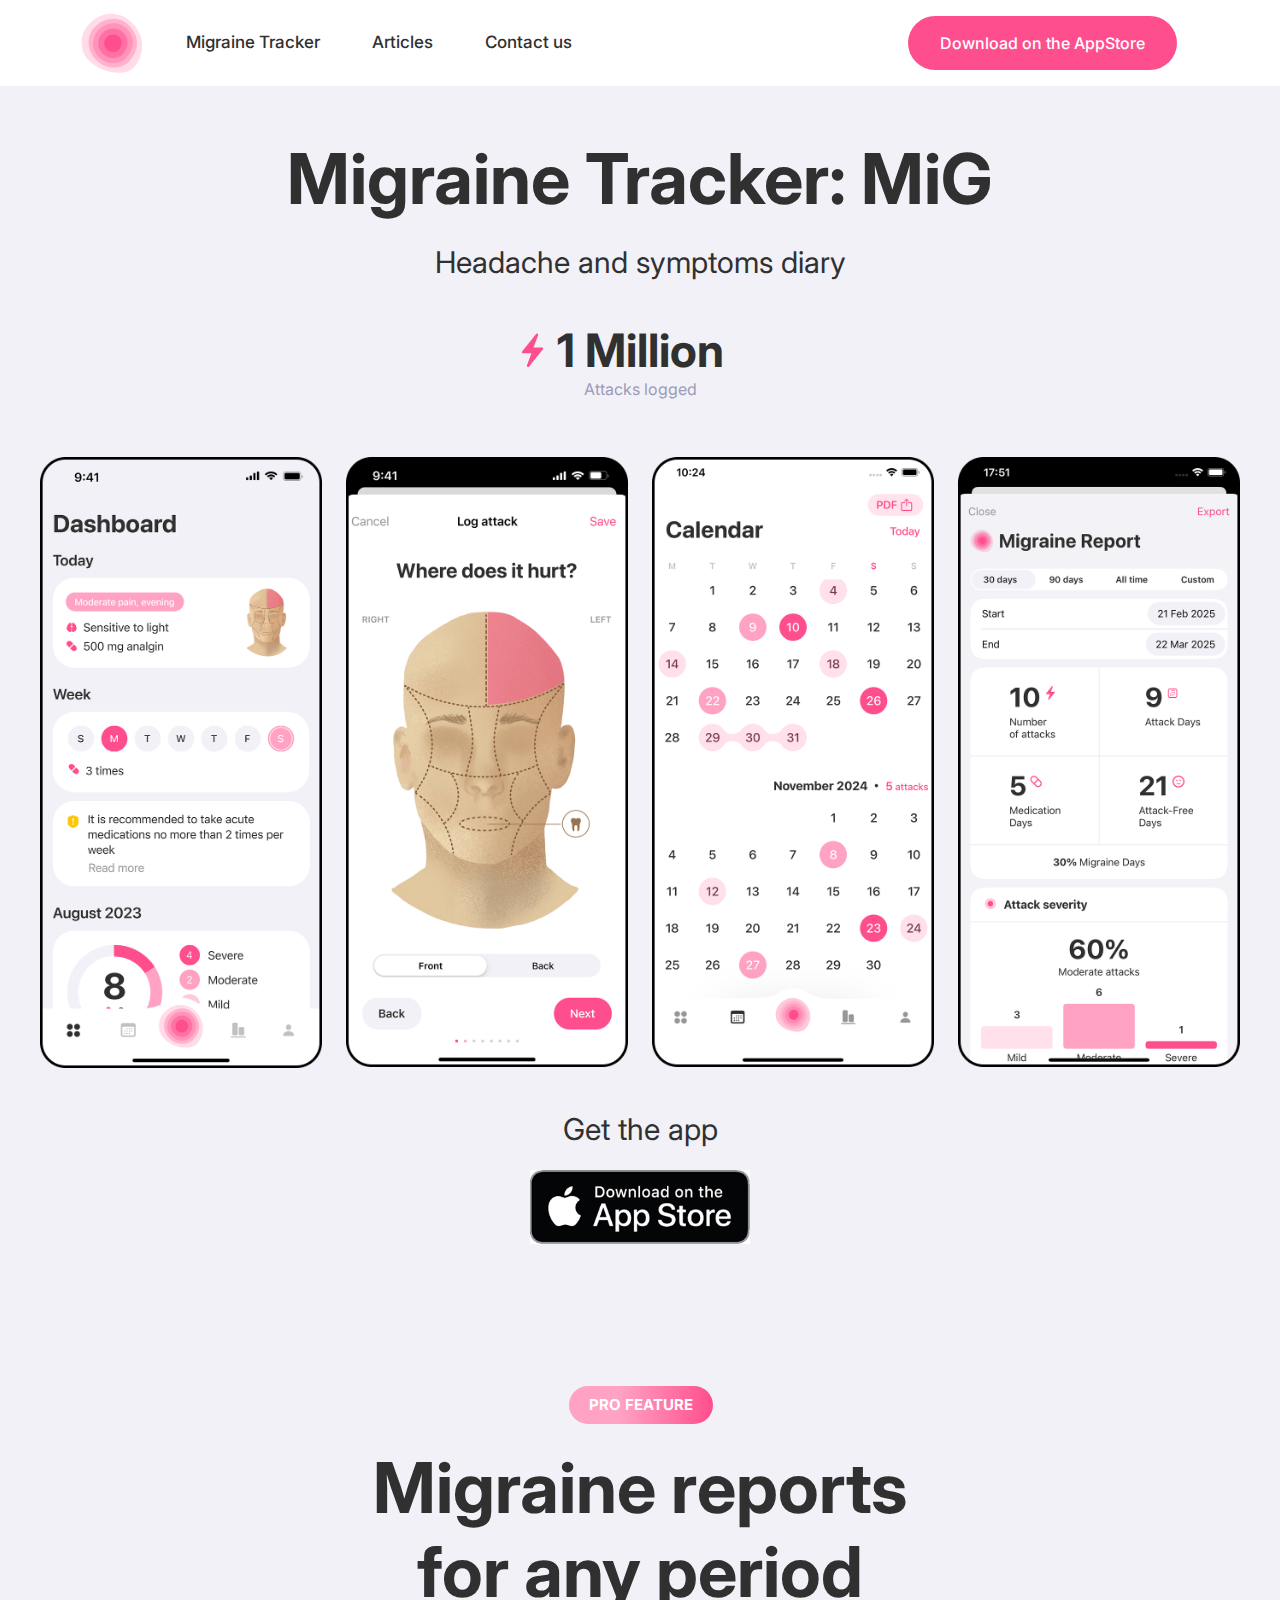
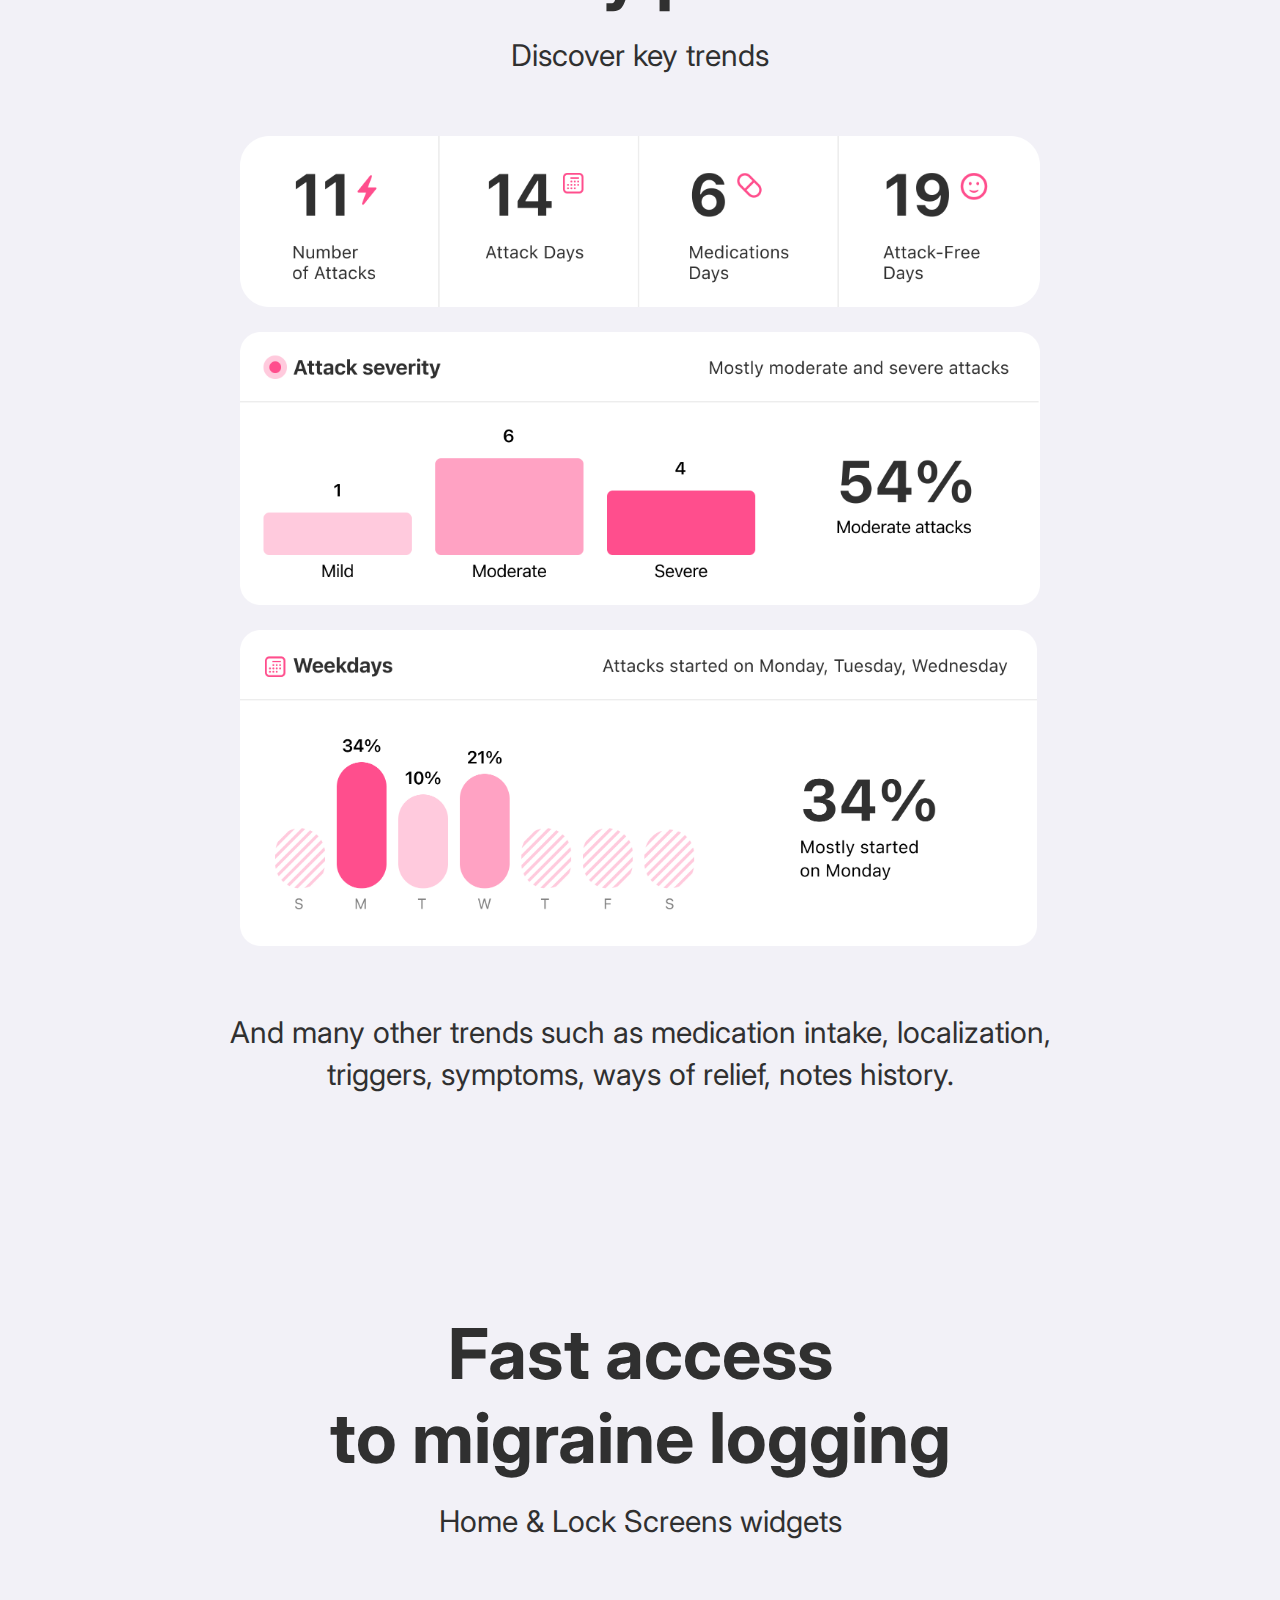
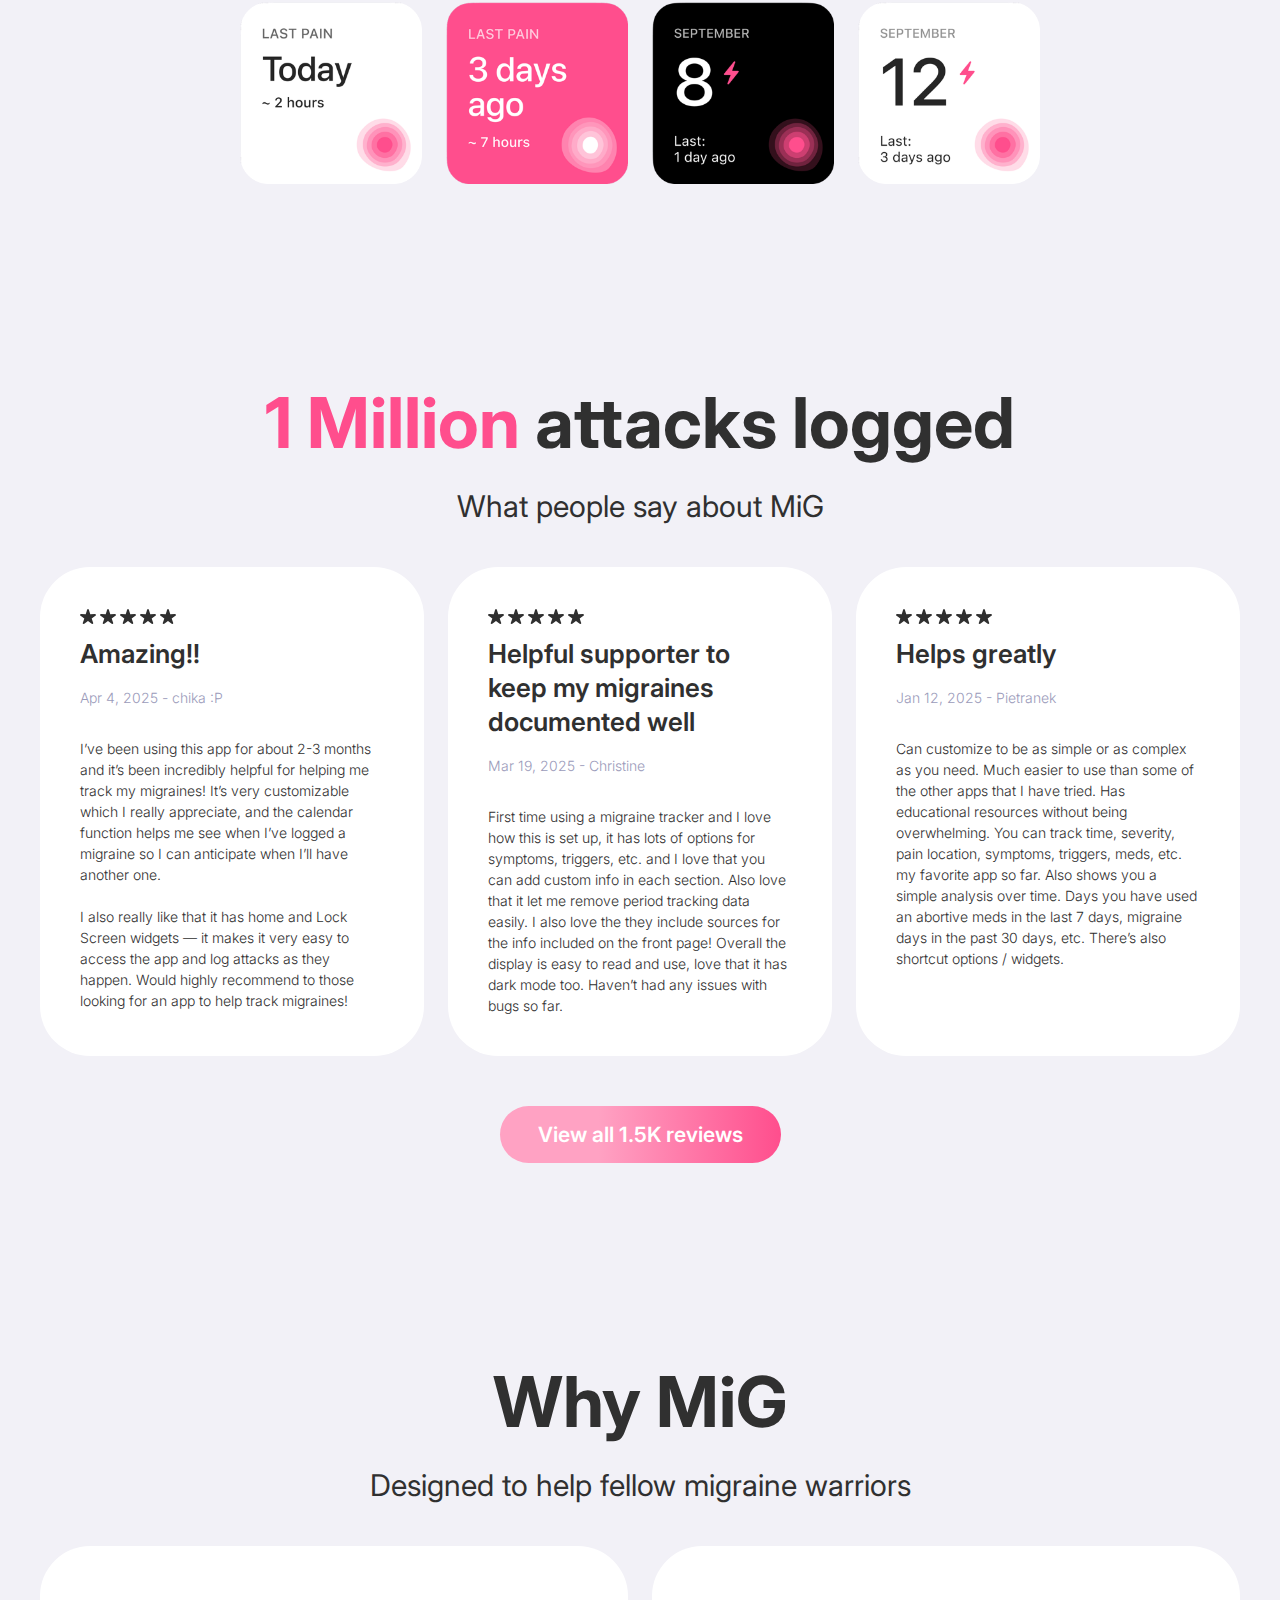
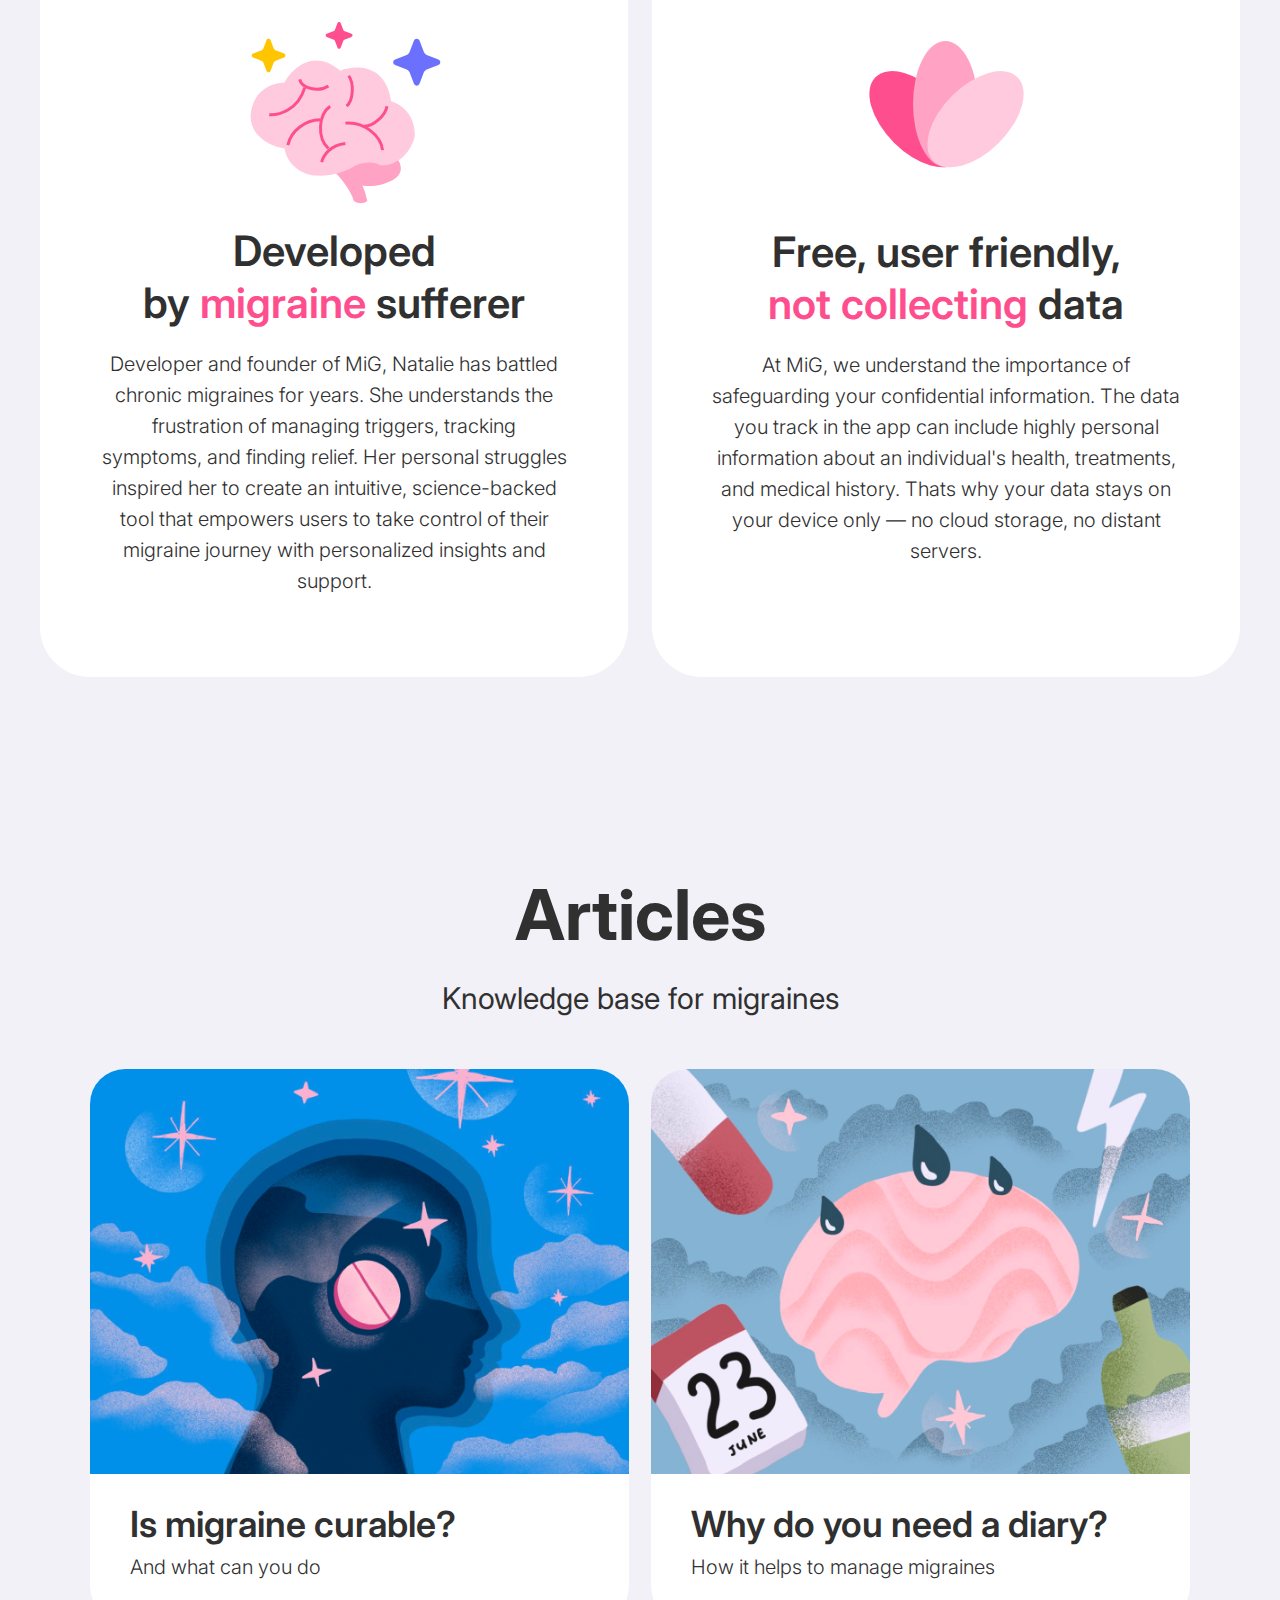
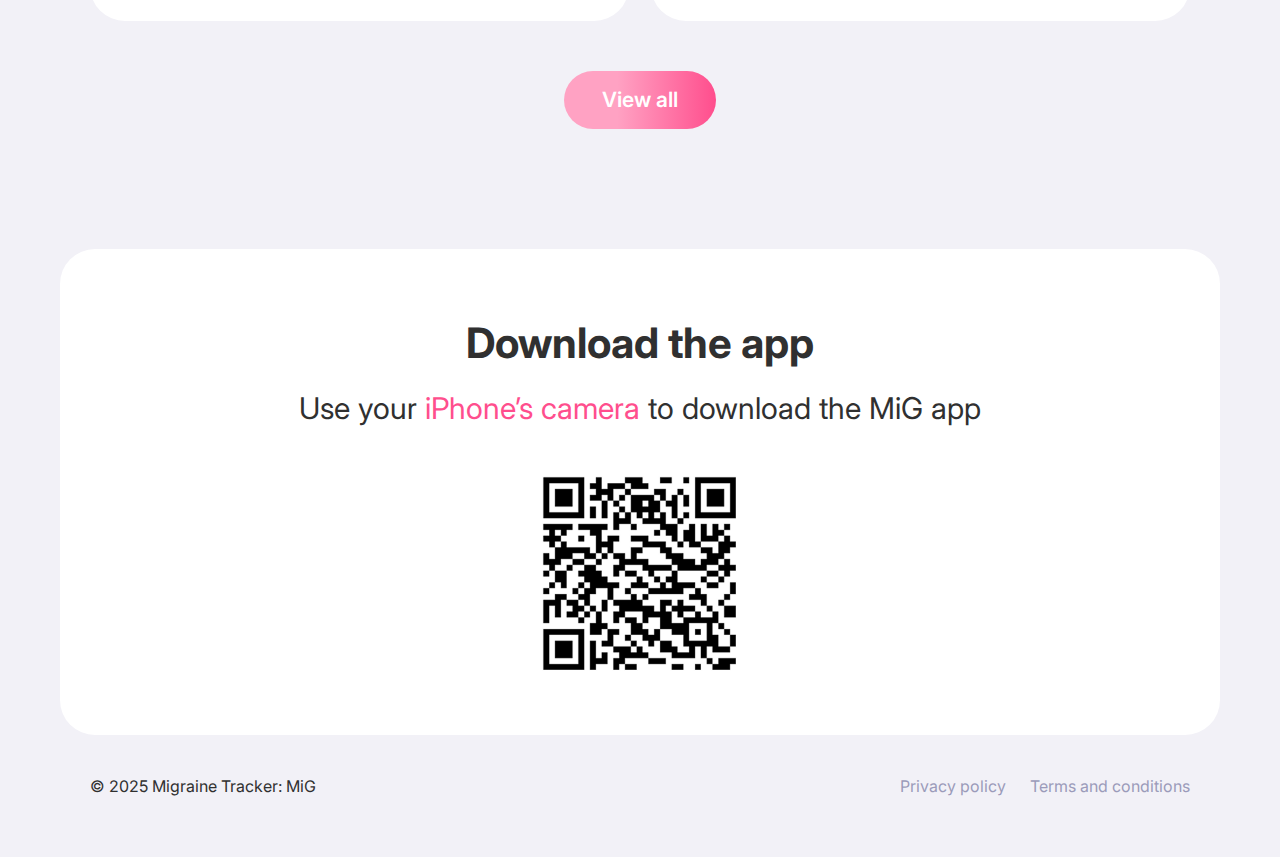
==== commit 247a603c: "reviews update" ====
--- a/index.html
+++ b/index.html
@@ -126,9 +126,7 @@
               I really appreciate, and the calendar function helps me see when I’ve logged
               a migraine so I can anticipate when I’ll have another one. <br/><br/> I also really like
               that it has home and Lock Screen widgets — it makes it very easy to access the
-              app and log attacks as they happen. I personally get light sensitivity,
-              so being able to click a button once instead of having to scroll for the
-              app is very convenient and helps a lot when I’m in pain. Would highly
+              app and log attacks as they happen. Would highly
               recommend to those looking for an app to help track migraines!
             </div>
           </div>
@@ -146,9 +144,23 @@
               Haven’t had any issues with bugs so far.
             </div>
           </div>
+          <div class="review_grid_cell">
+            <img src="img/stars.svg" width="96"/>
+            <div class="review_title">Helps greatly</div>
+            <div class="review_subtitle">Jan 12, 2025 - Pietranek</div>
+            <div class="review_text">
+              Can customize to be as simple or as complex as you need.
+              Much easier to use than some of the other apps that I have tried.
+              Has educational resources without being overwhelming.
+              You can track time, severity, pain location, symptoms, triggers,
+              meds, etc. my favorite app so far. Also shows you a simple analysis over time.
+              Days you have used an abortive meds in the last 7 days, migraine days in the past 30 days,
+              etc. There’s also shortcut options / widgets.
+            </div>
+          </div>
         </div>
         <div>
-          <a href="https://apps.apple.com/app/migraine-tracker-mig/id644612552" class="button" target="_blank">View all at the App Store</a>
+          <a href="https://apps.apple.com/app/migraine-tracker-mig/id644612552" class="button" target="_blank">View all 1.5K reviews</a>
         </div>
       </div>
       </div>
--- a/css/style.css
+++ b/css/style.css
@@ -623,7 +623,7 @@
 }
 .review_row{
   display: grid;
-  grid-template-columns: 49% 49%;
+  grid-template-columns: 32% 32% 32%;
   grid-column-gap: 2%;
 }
 .review_grid_cell{
@@ -633,20 +633,21 @@
   text-align: left;
 }
 .review_title{
-  font-size: 32px;
+  font-size: 26px;
+  line-height: 34px;
   font-weight: 600;
   padding: 8px 0 16px;
 }
 .review_subtitle{
-  font-size: 16px;
-  line-height: 22px;
+  font-size: 14px;
+  line-height: 21px;
   font-weight: 300;
   color: #9B9BBA;
 }
 .review_text{
   margin-top: 30px;
-  font-size: 20px;
-  line-height: 31px;
+  font-size: 14px;
+  line-height: 21px;
   font-weight: 300;
 }
 
